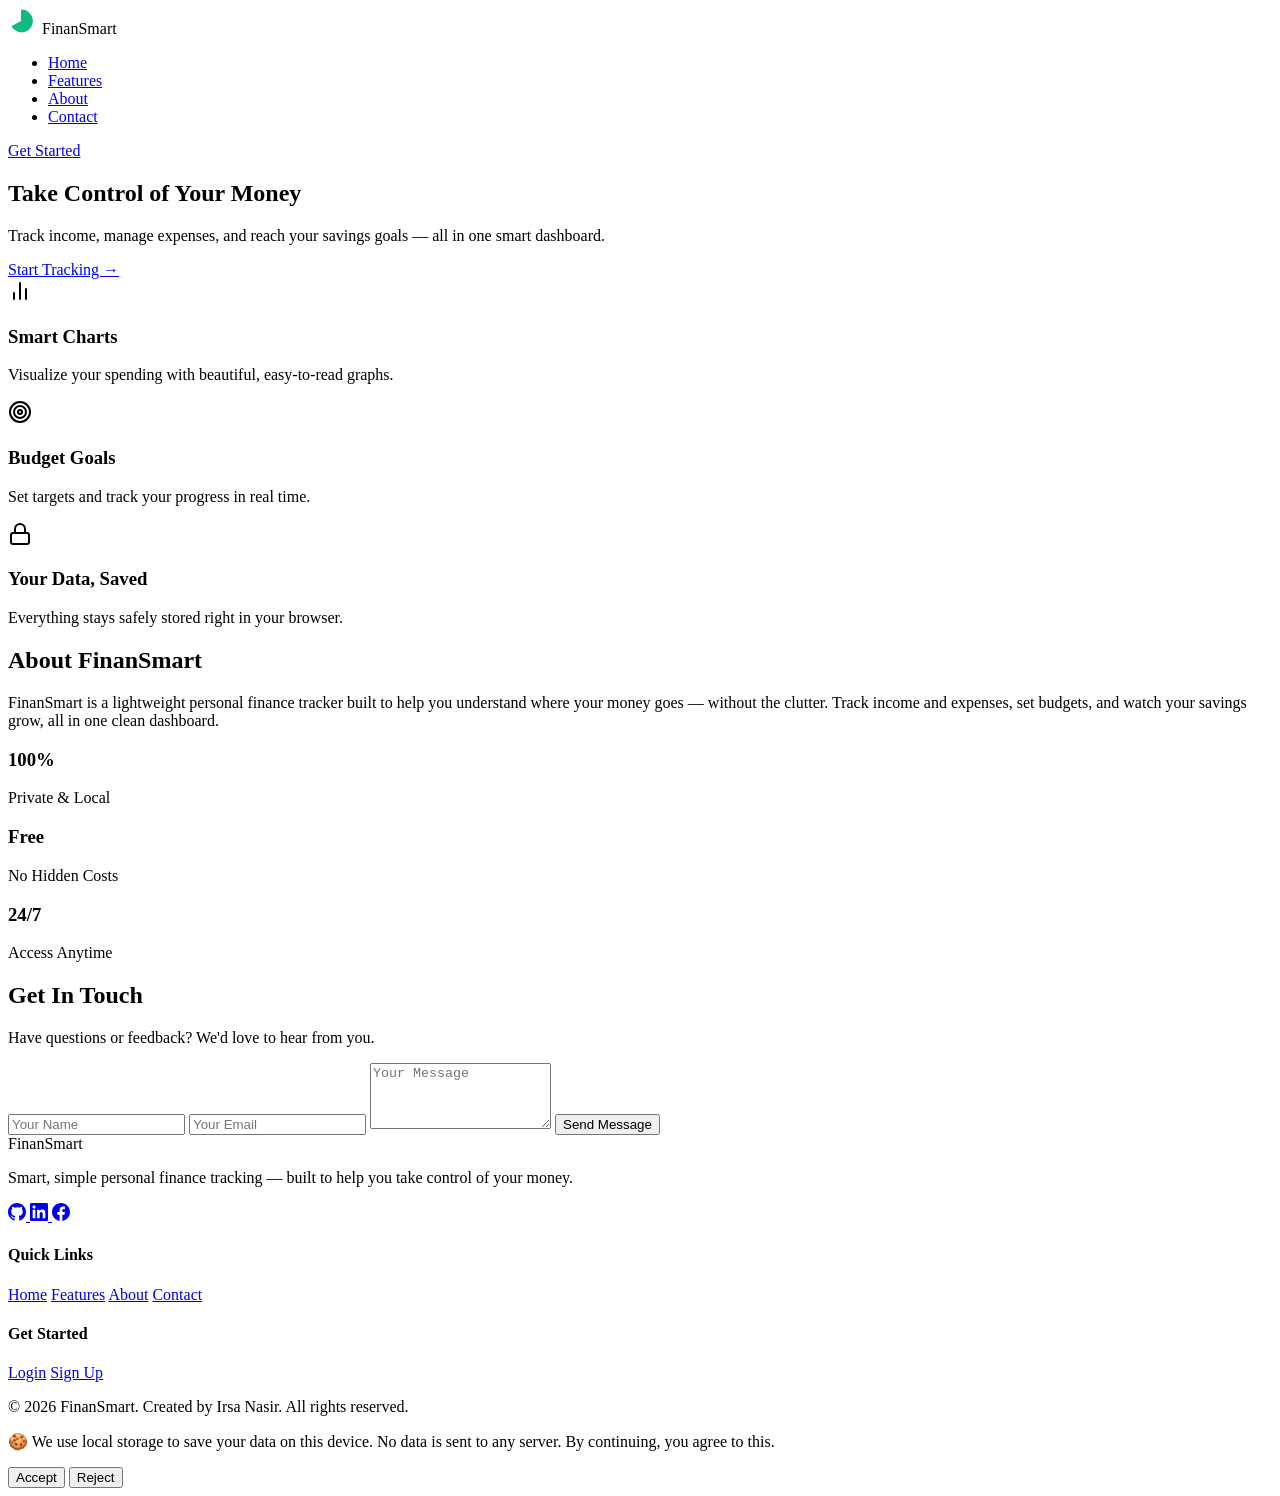
==== index.html @ 7ad2dcfb "FinanSmart - final project" ====
<!DOCTYPE html>
<html lang="en">
<head>
  <meta charset="UTF-8">
  <meta name="viewport" content="width=device-width, initial-scale=1.0">
  <title>FinanSmart - Smart Finance Tracker</title>
  <link rel="stylesheet" href="css/style.css">
  <link rel="icon" type="image/x-icon" href="favicon.ico">
</head>
<body>
    <div class="blob blob1"></div>
    <div class="blob blob2"></div>
    <div class="blob blob3"></div>
    
  <!-- Navbar -->
  <nav class="navbar">
    <div class="sidebar-logo"><svg class="logo-svg" width="26" height="26" viewBox="0 0 32 32" fill="none" style="margin-right:8px;"><path d="M16 2 A14 14 0 1 1 4.2 22.5 L16 16 Z" fill="#10B981"/></svg>Finan<span class="logo-highlight">Smart</span></div>
    <ul class="nav-links">
      <li><a href="#home">Home</a></li>
      <li><a href="#features">Features</a></li>
      <li><a href="#about">About</a></li>
      <li><a href="#contact">Contact</a></li>
    </ul>
    <a href="login.html" class="btn-nav">Get Started</a>
  </nav>

  <!-- Hero Section -->
  <section class="hero" id="home">
    <div class="hero-content">
      <h1>Take Control of Your <span>Money</span></h1>
      <p>Track income, manage expenses, and reach your savings goals — all in one smart dashboard.</p>
      <a href="login.html" class="btn-primary">Start Tracking →</a>
    </div>
  </section>

  <!-- Features Preview -->
  <section class="features" id="features">
  <div class="feature-card">
    <div class="feature-icon">
      <svg width="24" height="24" viewBox="0 0 24 24" fill="none" stroke="currentColor" stroke-width="2" stroke-linecap="round" stroke-linejoin="round"><line x1="18" y1="20" x2="18" y2="10"/><line x1="12" y1="20" x2="12" y2="4"/><line x1="6" y1="20" x2="6" y2="14"/></svg>
    </div>
    <h3>Smart Charts</h3>
    <p>Visualize your spending with beautiful, easy-to-read graphs.</p>
  </div>
  <div class="feature-card">
    <div class="feature-icon">
      <svg width="24" height="24" viewBox="0 0 24 24" fill="none" stroke="currentColor" stroke-width="2" stroke-linecap="round" stroke-linejoin="round"><circle cx="12" cy="12" r="10"/><circle cx="12" cy="12" r="6"/><circle cx="12" cy="12" r="2"/></svg>
    </div>
    <h3>Budget Goals</h3>
    <p>Set targets and track your progress in real time.</p>
  </div>
  <div class="feature-card">
    <div class="feature-icon">
      <svg width="24" height="24" viewBox="0 0 24 24" fill="none" stroke="currentColor" stroke-width="2" stroke-linecap="round" stroke-linejoin="round"><rect x="3" y="11" width="18" height="11" rx="2"/><path d="M7 11V7a5 5 0 0 1 10 0v4"/></svg>
    </div>
    <h3>Your Data, Saved</h3>
    <p>Everything stays safely stored right in your browser.</p>
  </div>
</section>

<!-- ===== About Section ===== -->
<section class="about" id="about">
  <div class="about-content">
    <h2>About <span>FinanSmart</span></h2>
    <p>FinanSmart is a lightweight personal finance tracker built to help you understand where your money goes — without the clutter. Track income and expenses, set budgets, and watch your savings grow, all in one clean dashboard.</p>
  </div>
  <div class="about-stats">
    <div class="about-stat">
      <h3>100%</h3>
      <p>Private & Local</p>
    </div>
    <div class="about-stat">
      <h3>Free</h3>
      <p>No Hidden Costs</p>
    </div>
    <div class="about-stat">
      <h3>24/7</h3>
      <p>Access Anytime</p>
    </div>
  </div>
</section>
<!-- ===== Contact Section ===== -->
<section class="contact" id="contact">
  <h2>Get In <span>Touch</span></h2>
  <p>Have questions or feedback? We'd love to hear from you.</p>

  <form class="contact-form">
    <input type="text" placeholder="Your Name" required>
    <input type="email" placeholder="Your Email" required>
    <textarea placeholder="Your Message" rows="4" required></textarea>
    <button type="submit" class="btn-primary">Send Message</button>
  </form>
</section>

<!-- ===== Footer ===== -->
<footer class="footer">
  <div class="footer-top">
    <div class="footer-brand">
  <div class="logo">Finan<span>Smart</span></div>
  <p>Smart, simple personal finance tracking — built to help you take control of your money.</p>
  <div class="social-icons">
    <a href="#" aria-label="GitHub">
      <svg width="18" height="18" viewBox="0 0 24 24" fill="currentColor"><path d="M12 0C5.37 0 0 5.37 0 12c0 5.3 3.438 9.8 8.205 11.387.6.113.82-.26.82-.577 0-.285-.01-1.04-.016-2.04-3.338.725-4.042-1.61-4.042-1.61-.546-1.387-1.333-1.757-1.333-1.757-1.09-.744.083-.729.083-.729 1.205.084 1.84 1.237 1.84 1.237 1.07 1.834 2.807 1.304 3.492.997.108-.775.42-1.305.763-1.605-2.665-.303-5.467-1.333-5.467-5.93 0-1.31.468-2.38 1.235-3.22-.123-.303-.535-1.523.117-3.176 0 0 1.008-.322 3.3 1.23A11.5 11.5 0 0 1 12 5.803c1.02.005 2.045.138 3.003.404 2.29-1.552 3.297-1.23 3.297-1.23.653 1.653.242 2.873.118 3.176.77.84 1.233 1.91 1.233 3.22 0 4.61-2.807 5.625-5.48 5.92.43.372.823 1.102.823 2.222 0 1.606-.014 2.898-.014 3.293 0 .32.216.694.825.576C20.565 21.795 24 17.295 24 12c0-6.63-5.373-12-12-12z"/></svg>
    </a>
    <a href="#" aria-label="LinkedIn">
      <svg width="18" height="18" viewBox="0 0 24 24" fill="currentColor"><path d="M20.447 20.452h-3.554v-5.569c0-1.328-.027-3.037-1.852-3.037-1.853 0-2.136 1.445-2.136 2.939v5.667H9.351V9h3.414v1.561h.046c.477-.9 1.637-1.85 3.37-1.85 3.601 0 4.267 2.37 4.267 5.455v6.286zM5.337 7.433c-1.144 0-2.063-.926-2.063-2.065 0-1.138.92-2.063 2.063-2.063 1.14 0 2.064.925 2.064 2.063 0 1.139-.925 2.065-2.064 2.065zm1.782 13.019H3.555V9h3.564v11.452zM22.225 0H1.771C.792 0 0 .774 0 1.729v20.542C0 23.227.792 24 1.771 24h20.451C23.2 24 24 23.227 24 22.271V1.729C24 .774 23.2 0 22.222 0h.003z"/></svg>
    </a>
    <a href="#" aria-label="Facebook">
      <svg width="18" height="18" viewBox="0 0 24 24" fill="currentColor"><path d="M24 12.073c0-6.627-5.373-12-12-12s-12 5.373-12 12c0 5.99 4.388 10.954 10.125 11.854v-8.385H7.078v-3.47h3.047V9.43c0-3.007 1.792-4.669 4.533-4.669 1.312 0 2.686.235 2.686.235v2.953H15.83c-1.491 0-1.956.925-1.956 1.874v2.25h3.328l-.532 3.47h-2.796v8.385C19.612 23.027 24 18.062 24 12.073z"/></svg>
    </a>
  </div>
</div>

    <div class="footer-links">
      <h4>Quick Links</h4>
      <a href="#home">Home</a>
      <a href="#features">Features</a>
      <a href="#about">About</a>
      <a href="#contact">Contact</a>
    </div>

    <div class="footer-links">
      <h4>Get Started</h4>
      <a href="login.html">Login</a>
      <a href="login.html">Sign Up</a>
    </div>
  </div>

  <div class="footer-bottom">
    <p>&copy; 2026 FinanSmart. Created by Irsa Nasir. All rights reserved.</p>
  </div>
</footer>

  <div class="cookie-banner" id="cookieBanner">
  <p>🍪 We use local storage to save your data on this device. No data is sent to any server. By continuing, you agree to this.</p>
  <div class="cookie-actions">
    <button id="acceptCookies" class="btn-accept">Accept</button>
    <button id="rejectCookies" class="btn-reject">Reject</button>
  </div>
</div>
<script src="js/main.js"></script>

</body>
</html>
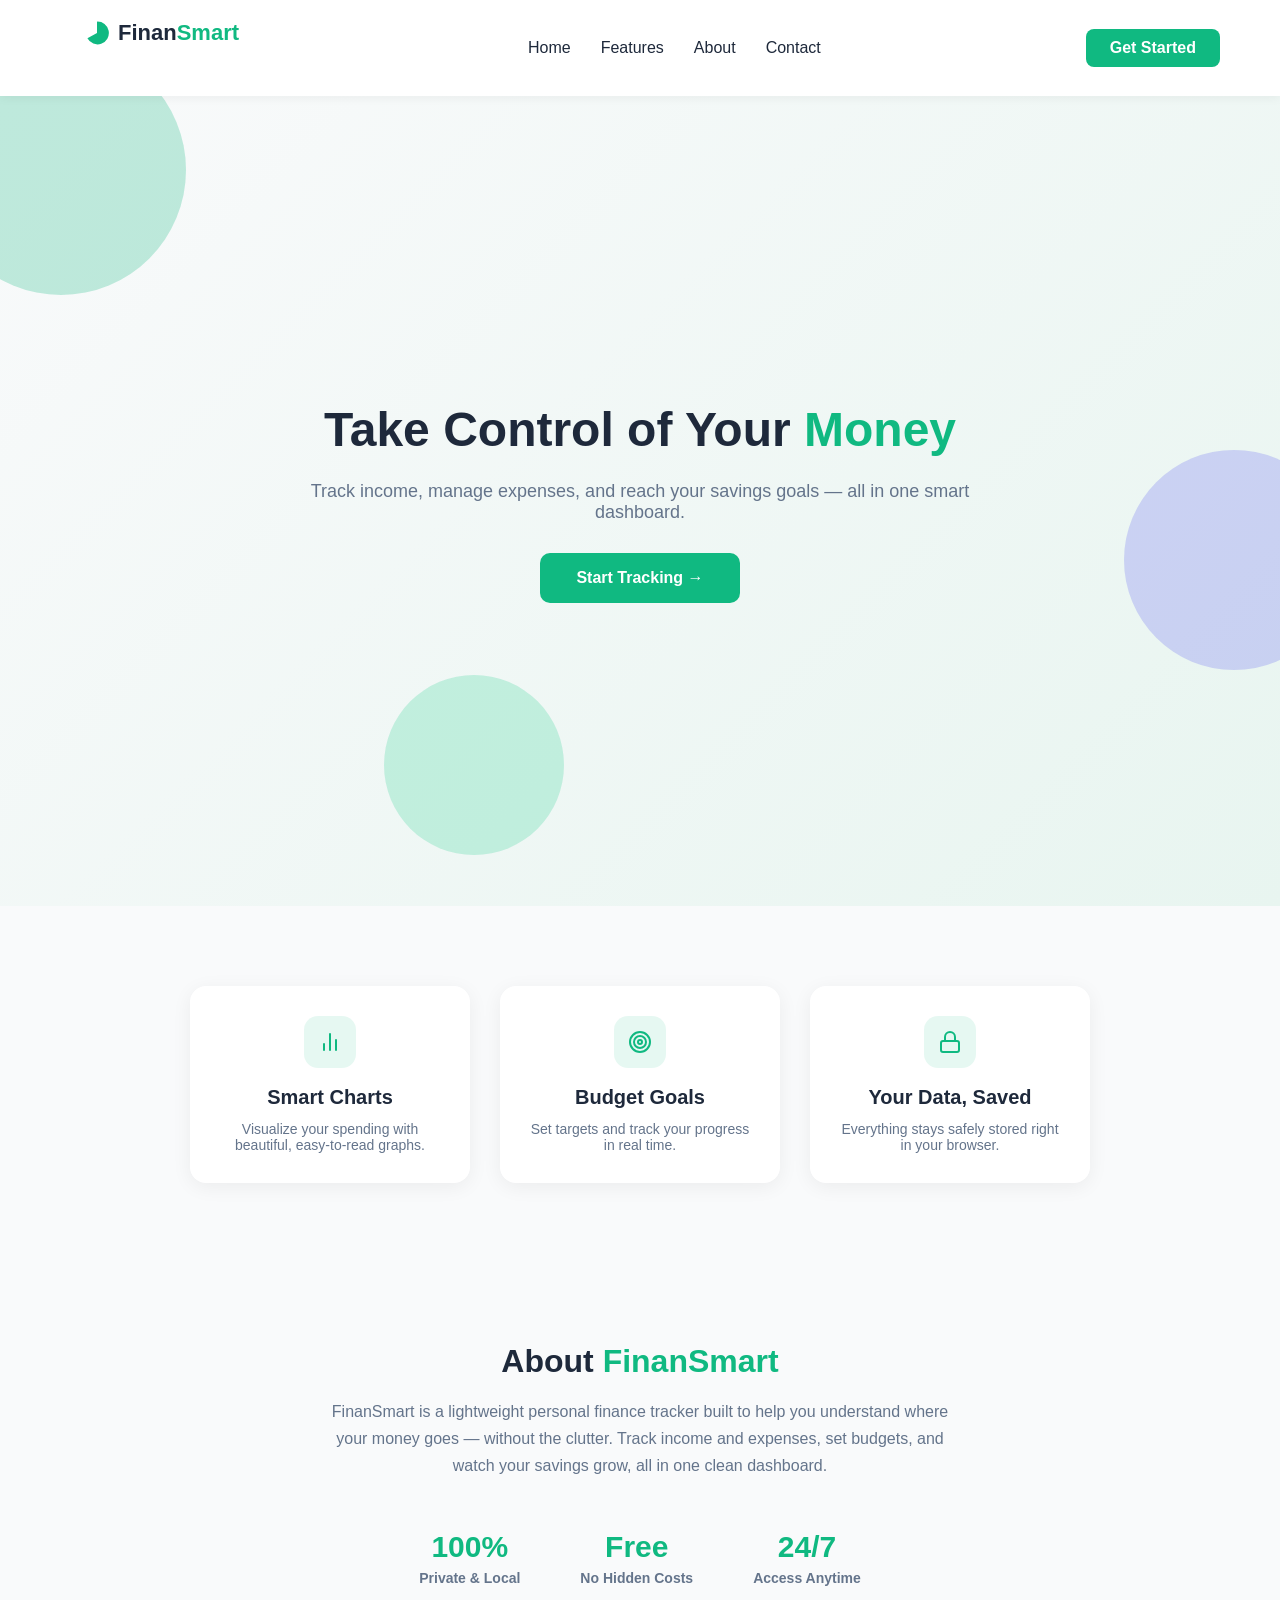
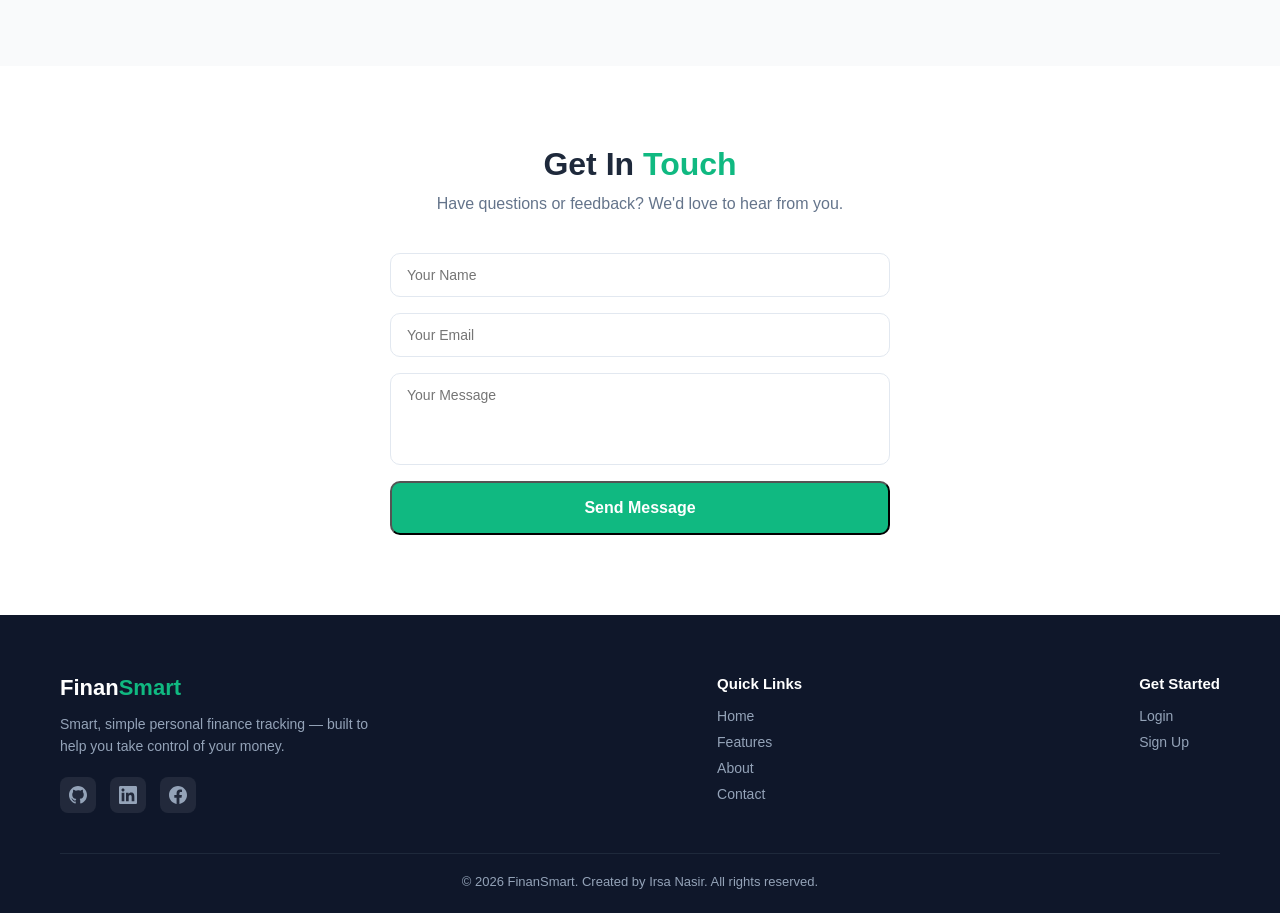
==== commit 8555e3b3: "Fix stylesheet link case sensitivity" ====
--- a/index.html
+++ b/index.html
@@ -4,7 +4,7 @@
   <meta charset="UTF-8">
   <meta name="viewport" content="width=device-width, initial-scale=1.0">
   <title>FinanSmart - Smart Finance Tracker</title>
-  <link rel="stylesheet" href="css/style.css">
+  <link rel="stylesheet" href="CSS/style.css">
   <link rel="icon" type="image/x-icon" href="favicon.ico">
 </head>
 <body>
@@ -141,4 +141,4 @@
 <script src="js/main.js"></script>
 
 </body>
-</html>+</html>
--- a/CSS/style.css
+++ b/CSS/style.css
@@ -0,0 +1,534 @@
+ /* ===== Reset & Base ===== */
+* {
+  margin: 0;
+  padding: 0;
+  box-sizing: border-box;
+}
+
+body {
+  font-family: 'Segoe UI', sans-serif;
+  background: #F9FAFB;
+  color: #1E293B;
+  overflow-x: hidden;
+}
+
+/* ===== Navbar ===== */
+.navbar {
+  display: flex;
+  justify-content: space-between;
+  align-items: center;
+  padding: 20px 60px;
+  background: #fff;
+  box-shadow: 0 2px 10px rgba(0,0,0,0.05);
+  position: sticky;
+  top: 0;
+  z-index: 100;
+}
+
+.logo {
+  font-size: 24px;
+  font-weight: 700;
+  color: #1E293B;
+}
+
+.logo span {
+  color: #10B981;
+}
+
+.sidebar-logo {
+  font-size: 22px;
+  font-weight: 700;
+  padding: 0 24px 30px;
+  display: flex;
+  align-items: center;
+}
+
+.logo-svg {
+  flex-shrink: 0;
+}
+
+.logo-highlight {
+  color: #10B981;
+}
+
+.nav-links {
+  display: flex;
+  list-style: none;
+  gap: 30px;
+}
+
+.nav-links a {
+  text-decoration: none;
+  color: #1E293B;
+  font-weight: 500;
+  transition: color 0.3s;
+}
+
+.nav-links a:hover {
+  color: #10B981;
+}
+
+.btn-nav {
+  background: #10B981;
+  color: #fff;
+  padding: 10px 24px;
+  border-radius: 8px;
+  text-decoration: none;
+  font-weight: 600;
+  transition: transform 0.3s, box-shadow 0.3s;
+}
+
+.btn-nav:hover {
+  transform: translateY(-2px);
+  box-shadow: 0 6px 16px rgba(16, 185, 129, 0.4);
+}
+
+/* ===== Hero Section ===== */
+.hero {
+  display: flex;
+  justify-content: center;
+  align-items: center;
+  text-align: center;
+  min-height: 90vh;
+  padding: 40px 20px;
+  background: linear-gradient(135deg, #F9FAFB 0%, #E8F5F0 100%);
+}
+
+.hero-content {
+  max-width: 700px;
+  animation: fadeInUp 1s ease;
+}
+
+.hero h1 {
+  font-size: 48px;
+  font-weight: 800;
+  line-height: 1.3;
+  margin-bottom: 20px;
+}
+
+.hero h1 span {
+  color: #10B981;
+}
+
+.hero p {
+  font-size: 18px;
+  color: #64748B;
+  margin-bottom: 30px;
+}
+
+.btn-primary {
+  display: inline-block;
+  background: #10B981;
+  color: #fff;
+  padding: 16px 36px;
+  border-radius: 10px;
+  text-decoration: none;
+  font-weight: 700;
+  font-size: 16px;
+  transition: transform 0.3s, box-shadow 0.3s;
+}
+
+.btn-primary:hover {
+  transform: translateY(-3px);
+  box-shadow: 0 10px 24px rgba(16, 185, 129, 0.4);
+}
+
+/* ===== Floating Blobs (Full Page) ===== */
+.blob {
+  position: fixed;
+  border-radius: 50%;
+  filter: blur(0px);
+  opacity: 0.25;
+  z-index: 0;
+  pointer-events: none;
+}
+
+.blob1 {
+  width: 250px;
+  height: 250px;
+  background: #10B981;
+  top: 5%;
+  left: -5%;
+  animation: float1 14s ease-in-out infinite;
+}
+
+.blob2 {
+  width: 220px;
+  height: 220px;
+  background: #6366F1;
+  top: 50%;
+  right: -5%;
+  animation: float2 16s ease-in-out infinite;
+}
+
+.blob3 {
+  width: 180px;
+  height: 180px;
+  background: #34D399;
+  bottom: 5%;
+  left: 30%;
+  animation: float3 13s ease-in-out infinite;
+}
+
+@keyframes float1 {
+  0% { transform: translate(0, 0) scale(1); }
+  25% { transform: translate(30vw, 12vh) scale(1.1); }
+  50% { transform: translate(20vw, 30vh) scale(0.95); }
+  75% { transform: translate(5vw, 15vh) scale(1.05); }
+  100% { transform: translate(0, 0) scale(1); }
+}
+
+@keyframes float2 {
+  0% { transform: translate(0, 0) scale(1); }
+  25% { transform: translate(-25vw, -15vh) scale(1.08); }
+  50% { transform: translate(-35vw, 5vh) scale(0.92); }
+  75% { transform: translate(-15vw, -25vh) scale(1.05); }
+  100% { transform: translate(0, 0) scale(1); }
+}
+
+@keyframes float3 {
+  0% { transform: translate(0, 0) scale(1); }
+  25% { transform: translate(-20vw, -20vh) scale(1.05); }
+  50% { transform: translate(15vw, -30vh) scale(0.95); }
+  75% { transform: translate(25vw, -10vh) scale(1.02); }
+  100% { transform: translate(0, 0) scale(1); }
+}
+
+/* Content ko blobs ke upar rakhna */
+.navbar, .hero-content, .features {
+  position: relative;
+  z-index: 1;
+}
+/* ===== Features Section ===== */
+.features {
+  display: flex;
+  justify-content: center;
+  gap: 30px;
+  flex-wrap: wrap;
+  padding: 80px 60px;
+}
+
+.feature-card {
+  background: #fff;
+  border-radius: 16px;
+  padding: 30px;
+  width: 280px;
+  text-align: center;
+  box-shadow: 0 4px 20px rgba(0,0,0,0.06);
+  transition: transform 0.3s, box-shadow 0.3s;
+  opacity: 0;
+  animation: fadeInUp 0.8s ease forwards;
+}
+
+.feature-card:nth-child(1) { animation-delay: 0.2s; }
+.feature-card:nth-child(2) { animation-delay: 0.4s; }
+.feature-card:nth-child(3) { animation-delay: 0.6s; }
+
+.feature-card:hover {
+  transform: translateY(-8px);
+  box-shadow: 0 12px 30px rgba(0,0,0,0.1);
+}
+
+.feature-card h3 {
+  font-size: 20px;
+  margin-bottom: 12px;
+}
+
+.feature-card p {
+  color: #64748B;
+  font-size: 14px;
+}
+
+/* ===== Animations ===== */
+@keyframes fadeInUp {
+  from {
+    opacity: 0;
+    transform: translateY(30px);
+  }
+  to {
+    opacity: 1;
+    transform: translateY(0);
+  }
+}
+
+/* ===== Responsive ===== */
+@media (max-width: 768px) {
+  .navbar {
+    padding: 16px 20px;
+    flex-wrap: wrap;
+    gap: 12px;
+  }
+
+  .nav-links {
+    display: none;
+  }
+
+  .hero h1 {
+    font-size: 32px;
+  }
+
+  .hero p {
+    font-size: 15px;
+  }
+
+  .features {
+    padding: 50px 20px;
+  }
+}
+
+/* ===== Cookie Banner ===== */
+.cookie-banner {
+  display: none;
+  position: fixed;
+  bottom: 20px;
+  left: 20px;
+  right: 20px;
+  max-width: 500px;
+  margin: 0 auto;
+  background: #1E293B;
+  color: #fff;
+  padding: 18px 22px;
+  border-radius: 14px;
+  box-shadow: 0 10px 30px rgba(0,0,0,0.2);
+  z-index: 999;
+  align-items: center;
+  justify-content: space-between;
+  gap: 16px;
+  flex-wrap: wrap;
+}
+
+.cookie-banner p {
+  font-size: 13px;
+  flex: 1;
+  min-width: 200px;
+}
+
+.cookie-actions {
+  display: flex;
+  gap: 8px;
+}
+
+.btn-accept {
+  background: #10B981;
+  color: #fff;
+  border: none;
+  padding: 8px 18px;
+  border-radius: 8px;
+  font-size: 13px;
+  font-weight: 700;
+  cursor: pointer;
+}
+
+.btn-reject {
+  background: transparent;
+  color: #94A3B8;
+  border: 1px solid #475569;
+  padding: 8px 18px;
+  border-radius: 8px;
+  font-size: 13px;
+  font-weight: 700;
+  cursor: pointer;
+}
+
+@media (max-width: 480px) {
+  .cookie-banner {
+    flex-direction: column;
+    align-items: flex-start;
+  }
+}
+
+/* ===== Feature Icons (Premium) ===== */
+.feature-icon {
+  width: 52px;
+  height: 52px;
+  background: rgba(16, 185, 129, 0.1);
+  color: #10B981;
+  border-radius: 14px;
+  display: flex;
+  align-items: center;
+  justify-content: center;
+  margin: 0 auto 18px;
+}
+
+/* ===== About Section ===== */
+.about {
+  padding: 80px 60px;
+  background: #F9FAFB;
+  text-align: center;
+}
+
+.about-content h2 {
+  font-size: 32px;
+  font-weight: 800;
+  margin-bottom: 18px;
+  color: #1E293B;
+}
+
+.about-content h2 span {
+  color: #10B981;
+}
+
+.about-content p {
+  max-width: 650px;
+  margin: 0 auto 50px;
+  color: #64748B;
+  font-size: 16px;
+  line-height: 1.7;
+}
+
+.about-stats {
+  display: flex;
+  justify-content: center;
+  gap: 60px;
+  flex-wrap: wrap;
+}
+
+.about-stat h3 {
+  font-size: 30px;
+  font-weight: 800;
+  color: #10B981;
+  margin-bottom: 6px;
+}
+
+.about-stat p {
+  color: #64748B;
+  font-size: 14px;
+  font-weight: 600;
+}
+
+@media (max-width: 768px) {
+  .about { padding: 50px 24px; }
+  .about-stats { gap: 30px; }
+}
+/* ===== Contact Section ===== */
+.contact {
+  padding: 80px 60px;
+  text-align: center;
+  background: #fff;
+}
+
+.contact h2 {
+  font-size: 32px;
+  font-weight: 800;
+  color: #1E293B;
+  margin-bottom: 12px;
+}
+
+.contact h2 span { color: #10B981; }
+
+.contact > p {
+  color: #64748B;
+  margin-bottom: 40px;
+}
+
+.contact-form {
+  max-width: 500px;
+  margin: 0 auto;
+  display: flex;
+  flex-direction: column;
+  gap: 16px;
+}
+
+.contact-form input,
+.contact-form textarea {
+  padding: 13px 16px;
+  border: 1.5px solid #E2E8F0;
+  border-radius: 10px;
+  font-size: 14px;
+  font-family: inherit;
+  resize: none;
+}
+
+.contact-form input:focus,
+.contact-form textarea:focus {
+  outline: none;
+  border-color: #10B981;
+  box-shadow: 0 0 0 4px rgba(16, 185, 129, 0.1);
+}
+
+/* ===== Footer ===== */
+.footer {
+  background: #0F172A;
+  color: #94A3B8;
+  padding: 60px 60px 24px;
+}
+
+.footer-top {
+  display: flex;
+  justify-content: space-between;
+  gap: 40px;
+  flex-wrap: wrap;
+  margin-bottom: 40px;
+}
+
+.footer-brand {
+  max-width: 320px;
+}
+
+.footer-brand .logo {
+  font-size: 22px;
+  font-weight: 700;
+  color: #fff;
+  margin-bottom: 12px;
+}
+
+.footer-brand .logo span { color: #10B981; }
+
+.footer-brand p {
+  font-size: 14px;
+  line-height: 1.6;
+}
+
+.footer-links h4 {
+  color: #fff;
+  font-size: 15px;
+  margin-bottom: 16px;
+}
+
+.footer-links a {
+  display: block;
+  color: #94A3B8;
+  text-decoration: none;
+  font-size: 14px;
+  margin-bottom: 10px;
+  transition: color 0.3s;
+}
+
+.footer-links a:hover { color: #10B981; }
+
+.footer-bottom {
+  border-top: 1px solid #1E293B;
+  padding-top: 20px;
+  text-align: center;
+  font-size: 13px;
+}
+
+@media (max-width: 768px) {
+  .contact { padding: 50px 24px; }
+  .footer { padding: 40px 24px 20px; }
+  .footer-top { flex-direction: column; }
+}
+
+/* Social Icons*/
+.social-icons {
+  display: flex;
+  gap: 14px;
+  margin-top: 20px;
+}
+
+.social-icons a {
+  width: 36px;
+  height: 36px;
+  background: rgba(255, 255, 255, 0.08);
+  border-radius: 8px;
+  display: flex;
+  align-items: center;
+  justify-content: center;
+  color: #94A3B8;
+  transition: background 0.3s, color 0.3s;
+}
+
+.social-icons a:hover {
+  background: #10B981;
+  color: #fff;
+}
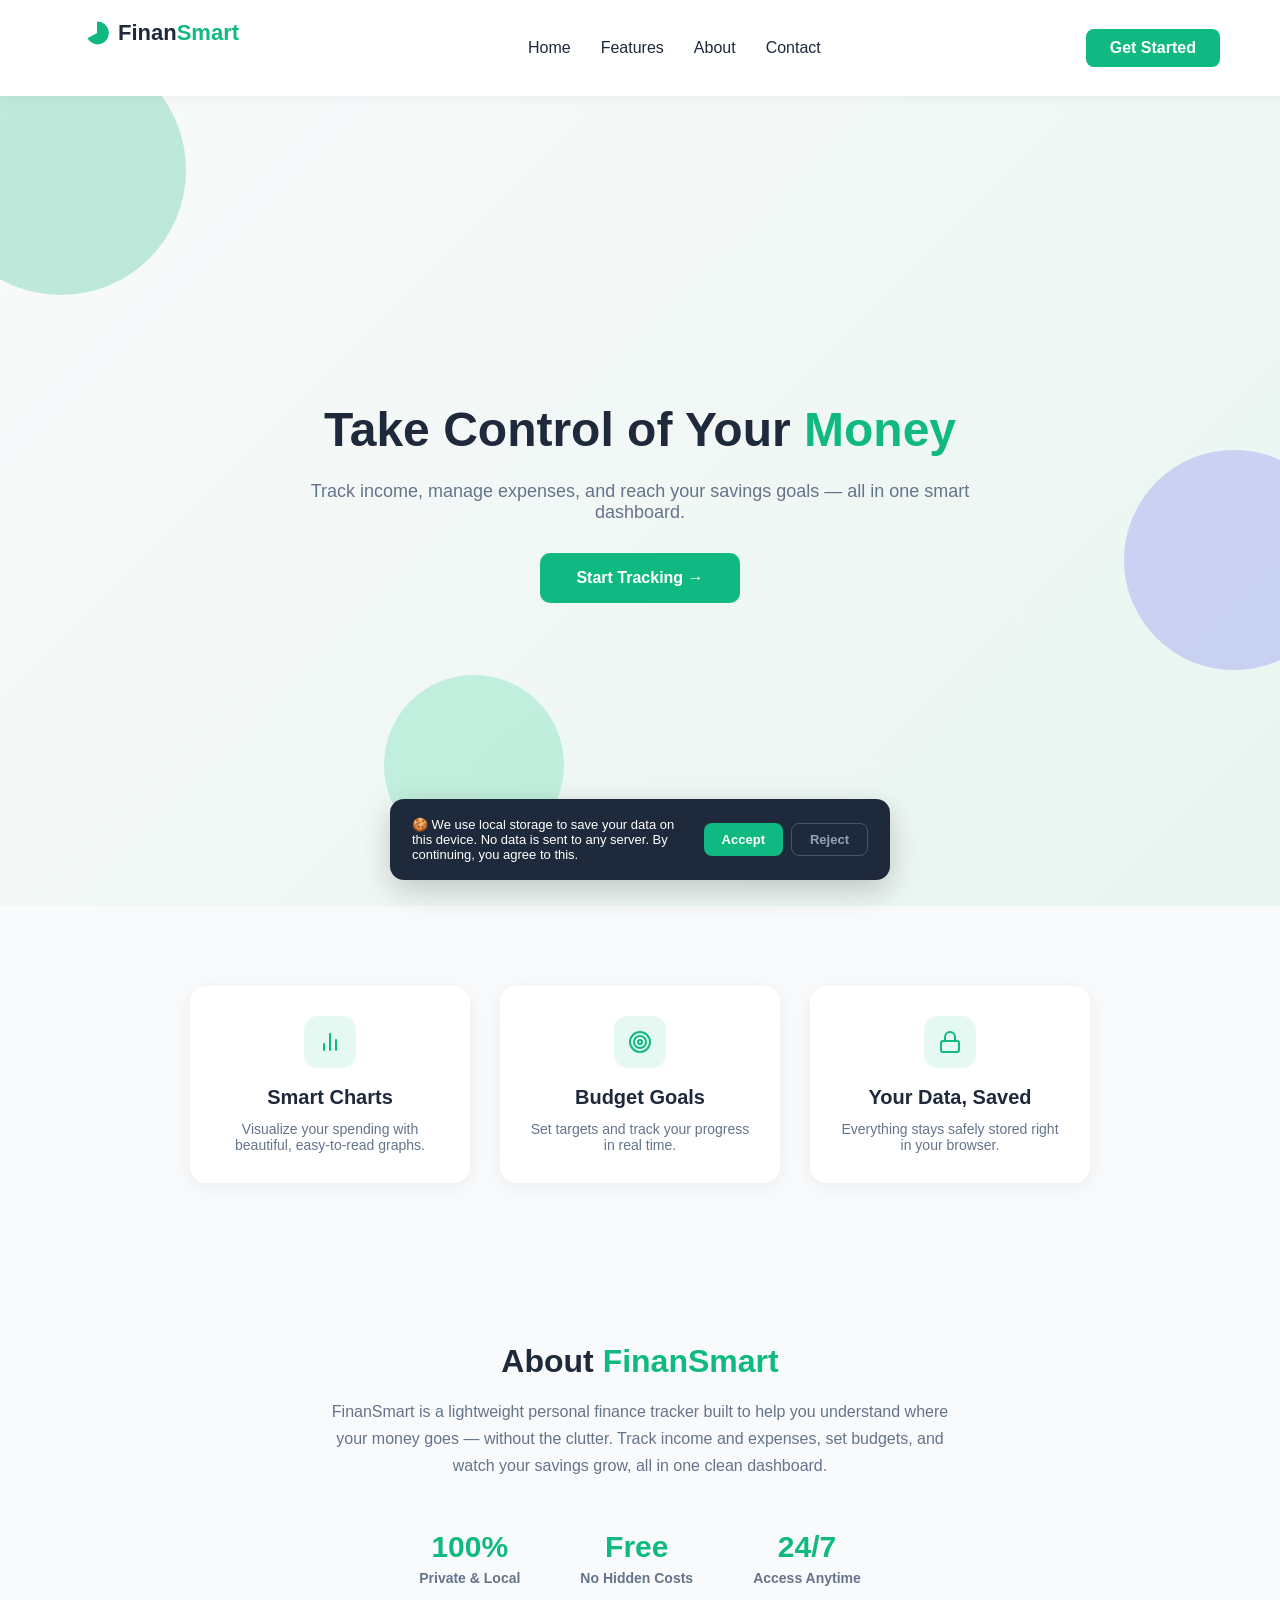
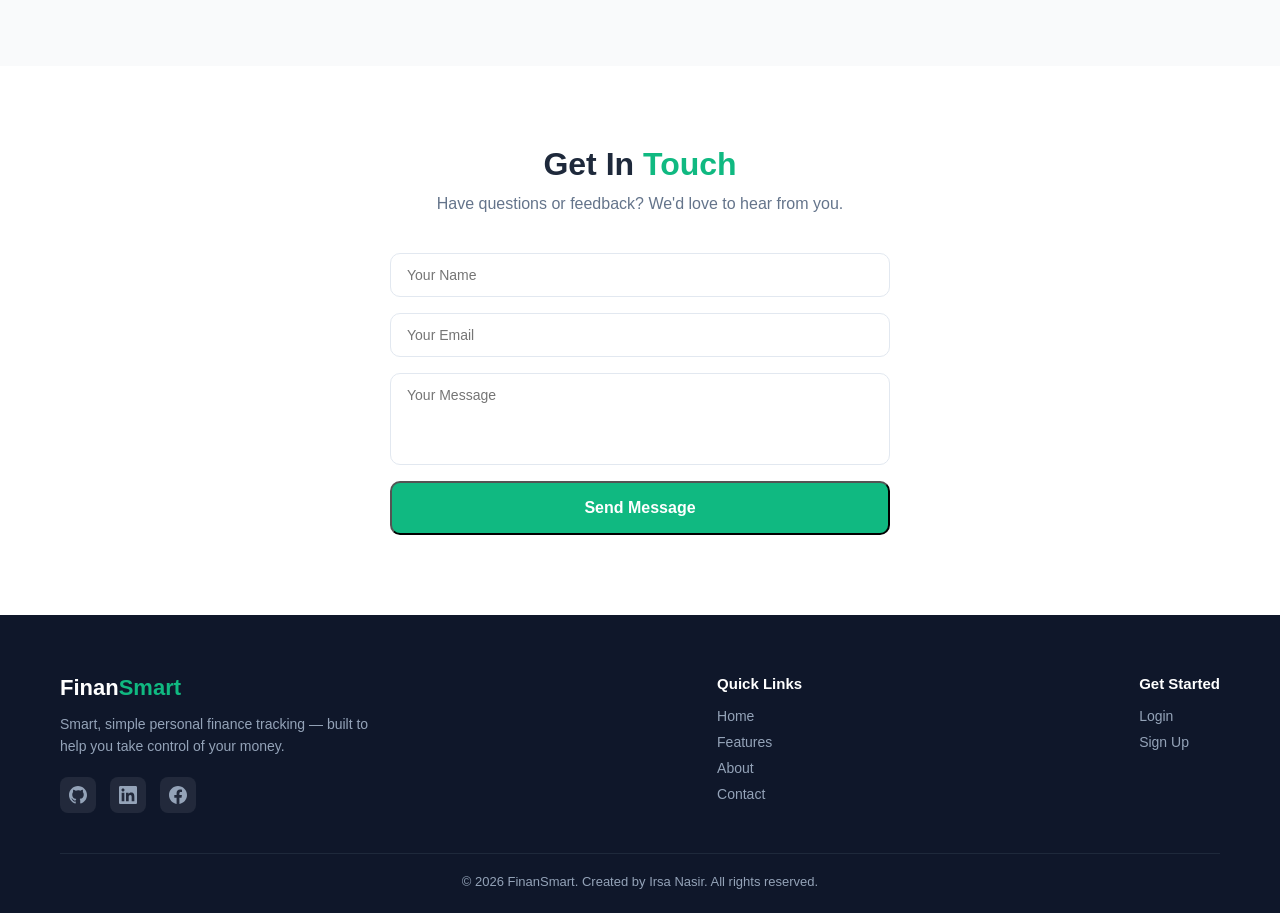
==== commit 51ace8e8: "Fix script source path case sensitivity" ====
--- a/index.html
+++ b/index.html
@@ -138,7 +138,7 @@
     <button id="rejectCookies" class="btn-reject">Reject</button>
   </div>
 </div>
-<script src="js/main.js"></script>
+<script src="JS/main.js"></script>
 
 </body>
 </html>
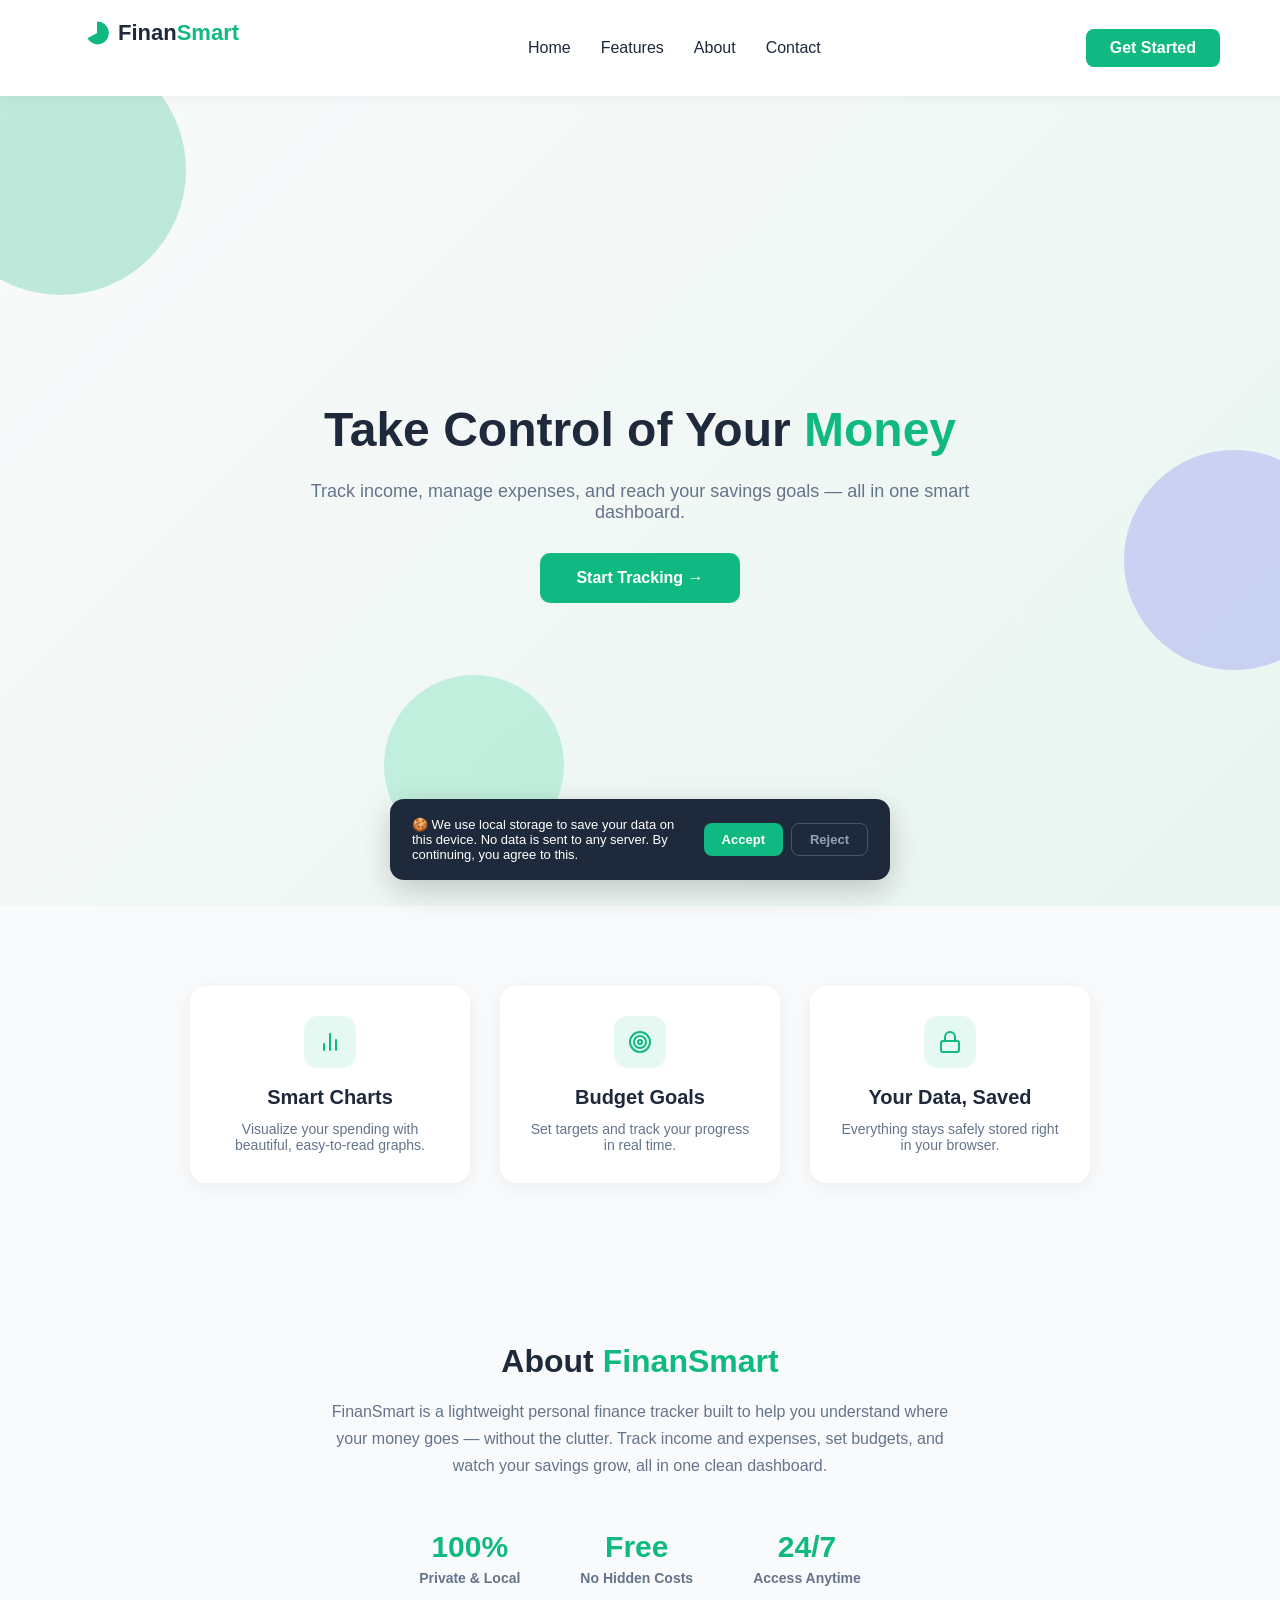
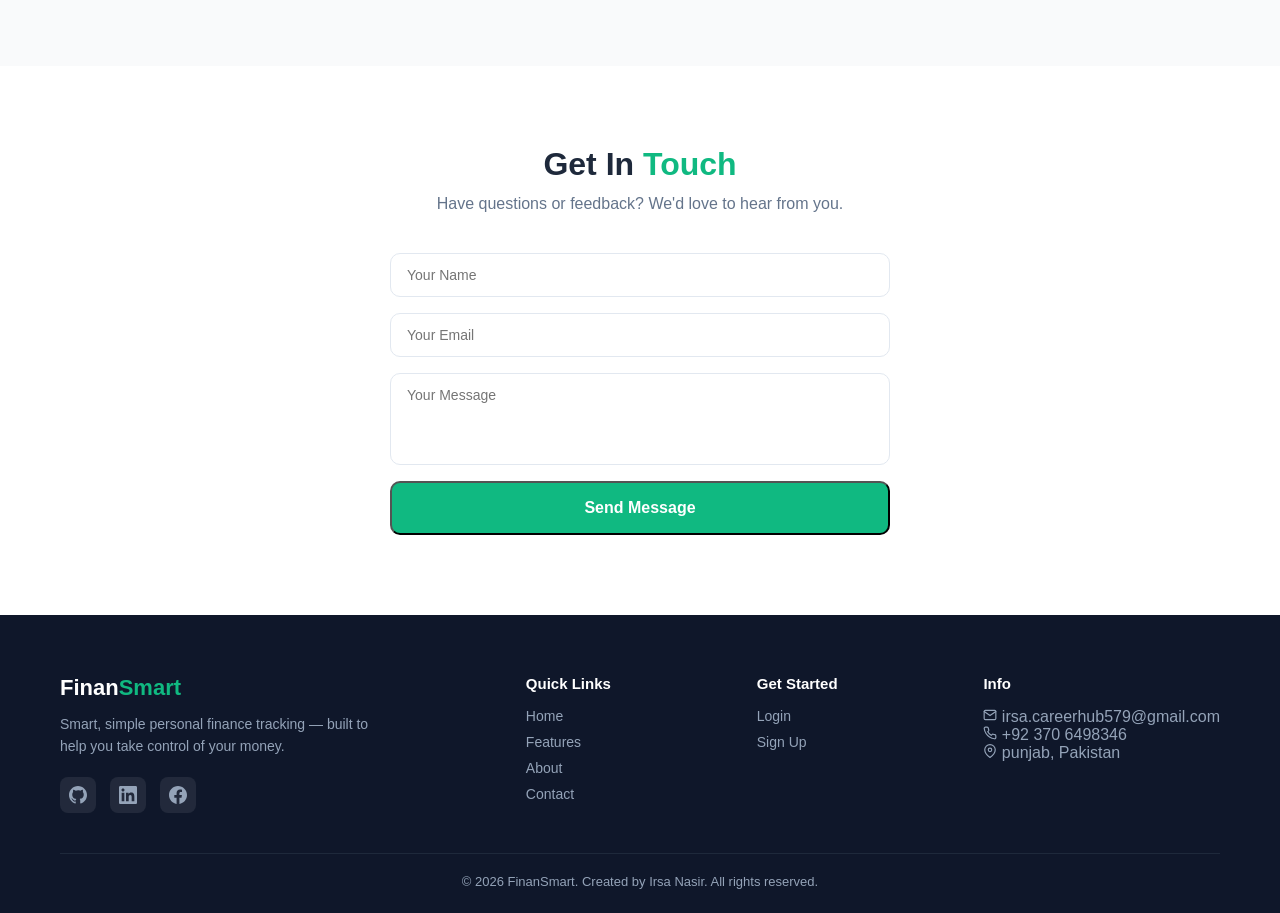
==== commit 43f145d9: "Add footer section with contact information" ====
--- a/index.html
+++ b/index.html
@@ -124,7 +124,24 @@
       <a href="login.html">Login</a>
       <a href="login.html">Sign Up</a>
     </div>
+
+   <div class="footer-links">
+  <h4>Info</h4>
+  <p class="footer-info-item">
+    <svg width="14" height="14" viewBox="0 0 24 24" fill="none" stroke="currentColor" stroke-width="2" stroke-linecap="round" stroke-linejoin="round"><path d="M4 4h16c1.1 0 2 .9 2 2v12c0 1.1-.9 2-2 2H4c-1.1 0-2-.9-2-2V6c0-1.1.9-2 2-2z"/><polyline points="22,6 12,13 2,6"/></svg>
+    irsa.careerhub579@gmail.com
+  </p>
+  <p class="footer-info-item">
+    <svg width="14" height="14" viewBox="0 0 24 24" fill="none" stroke="currentColor" stroke-width="2" stroke-linecap="round" stroke-linejoin="round"><path d="M22 16.92v3a2 2 0 0 1-2.18 2 19.79 19.79 0 0 1-8.63-3.07 19.5 19.5 0 0 1-6-6 19.79 19.79 0 0 1-3.07-8.67A2 2 0 0 1 4.11 2h3a2 2 0 0 1 2 1.72c.127.96.36 1.903.7 2.81a2 2 0 0 1-.45 2.11L8.09 9.91a16 16 0 0 0 6 6l1.27-1.27a2 2 0 0 1 2.11-.45c.907.34 1.85.573 2.81.7A2 2 0 0 1 22 16.92z"/></svg>
+    +92 370 6498346
+  </p>
+  <p class="footer-info-item">
+    <svg width="14" height="14" viewBox="0 0 24 24" fill="none" stroke="currentColor" stroke-width="2" stroke-linecap="round" stroke-linejoin="round"><path d="M21 10c0 7-9 13-9 13s-9-6-9-13a9 9 0 0 1 18 0z"/><circle cx="12" cy="10" r="3"/></svg>
+    punjab, Pakistan
+  </p>
+</div>
   </div>
+
 
   <div class="footer-bottom">
     <p>&copy; 2026 FinanSmart. Created by Irsa Nasir. All rights reserved.</p>
